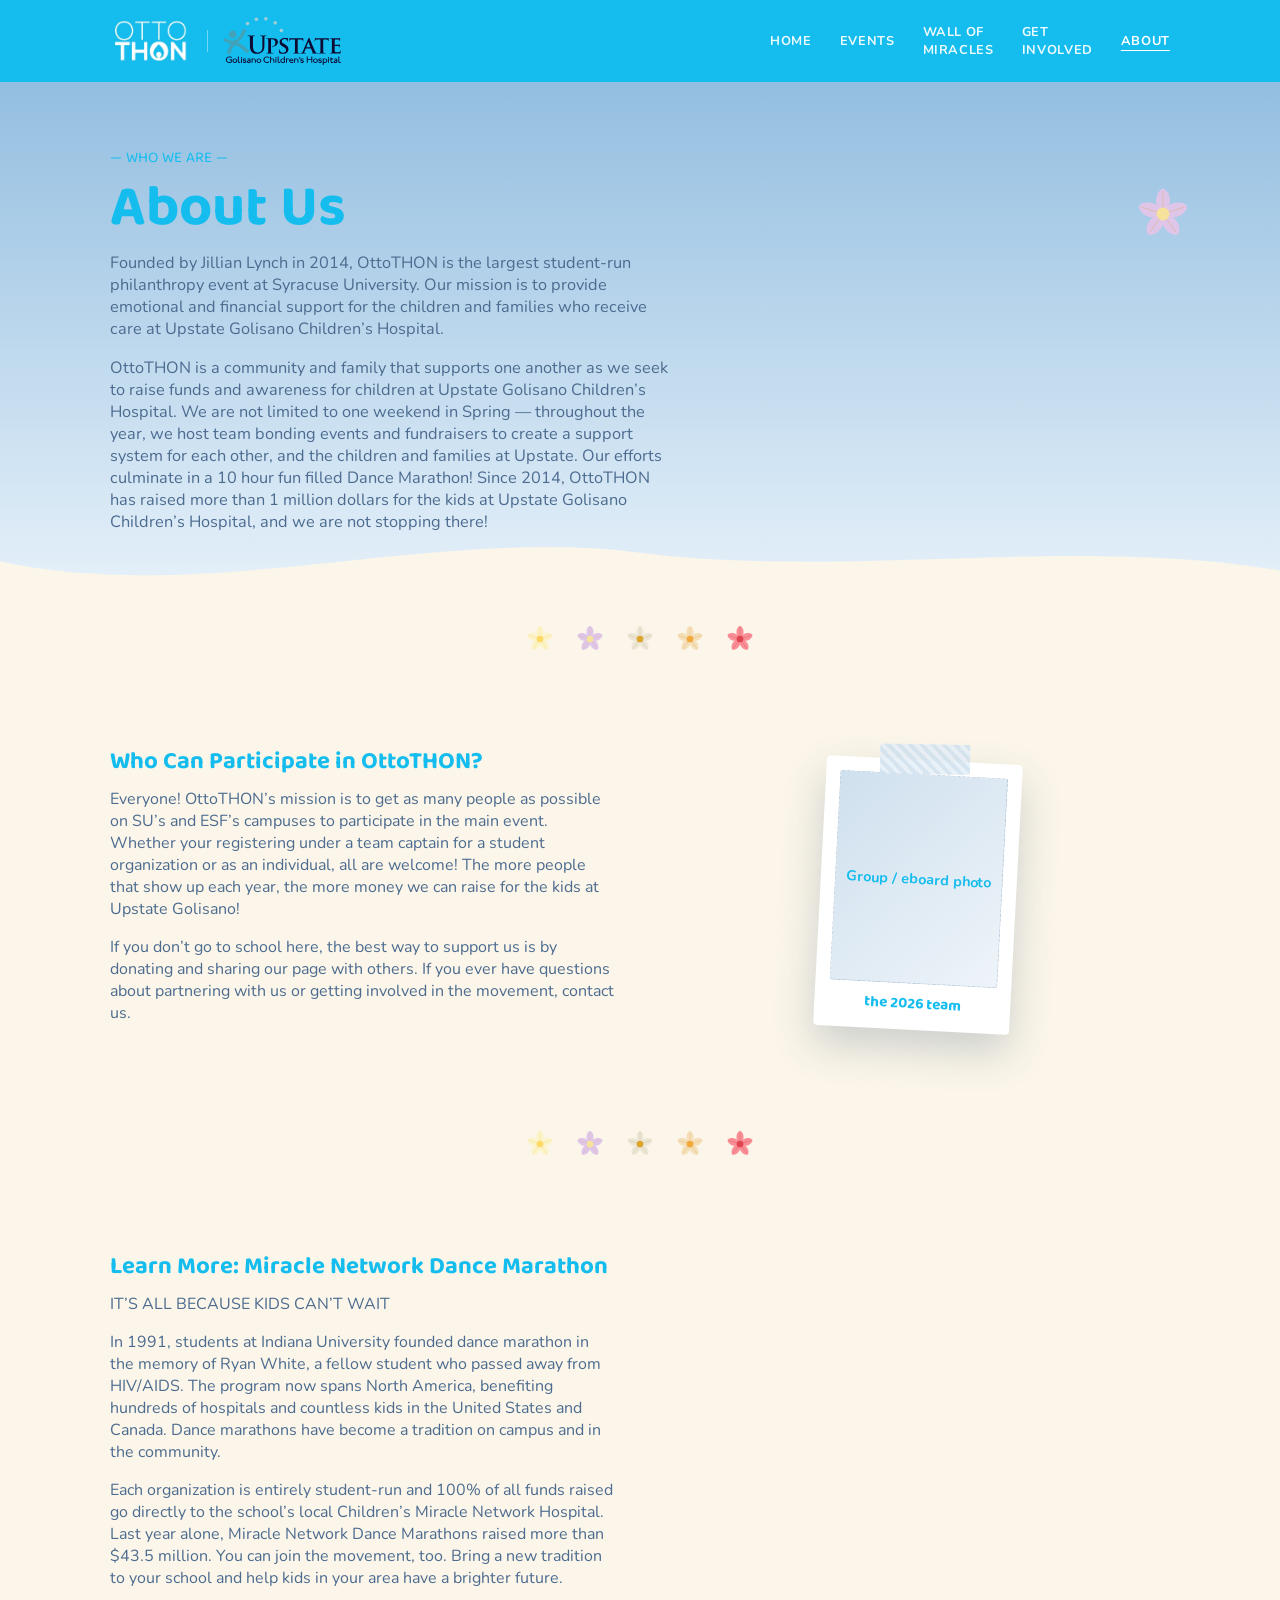
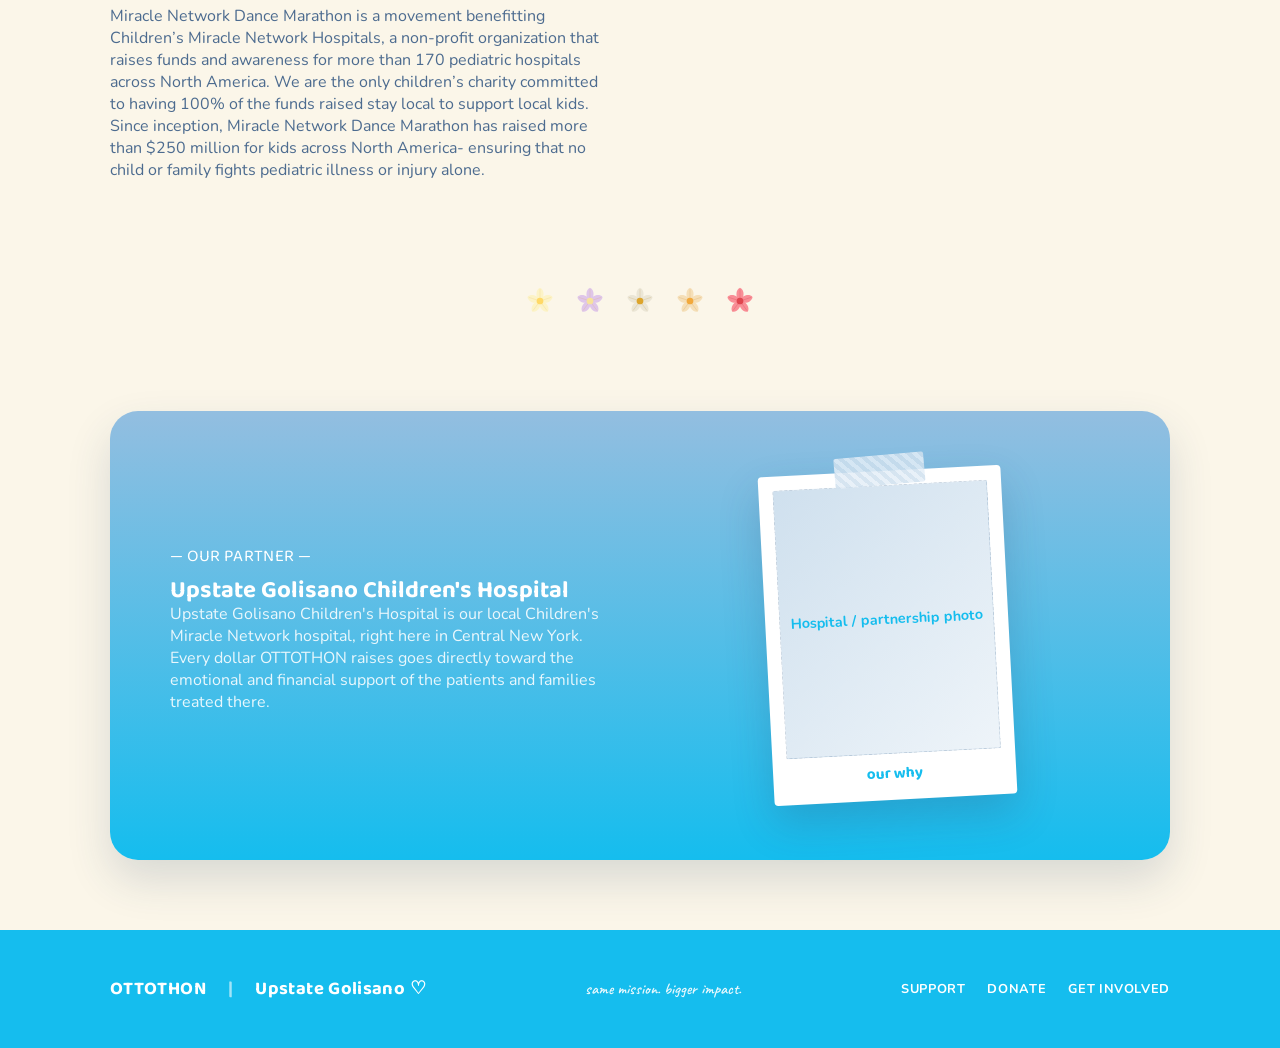
==== pages/about.html @ 4beede55 "first release" ====
<!DOCTYPE html>
<html lang="en">
<head>
<meta charset="UTF-8">
<meta name="viewport" content="width=device-width, initial-scale=1.0">
<title>About — OTTOTHON</title>
<link rel="preconnect" href="https://fonts.googleapis.com">
<link href="https://fonts.googleapis.com/css2?family=Baloo+2:wght@500;600;700;800&family=Caveat:wght@500;600;700&family=Nunito:wght@400;600;700;800&display=swap" rel="stylesheet">
<link rel="stylesheet" href="../assets/styles.css">
</head>
<body>

<nav class="top">
  <div class="wrap">
    <div class="brand">
      <img src="../assets/749207705_18607104256026559_2915034686846675361_n.jpg" style="width:13%;height:13%">
      <div class="divider-line"></div>
      <a href="https://www.upstate.edu/gch/">
        <img src="../assets/rwd-golisano-logo.svg" style="width:50%;height:50%">
      </a>
    </div>
    <div class="links">
      <a href="../index.html" data-page="index.html">HOME</a>
      <a href="events.html" data-page="events.html">EVENTS</a>
      <a href="wall-of-miracles.html" data-page="wall-of-miracles.html">WALL OF MIRACLES</a>
      <a href="get-involved.html" data-page="get-involved.html">GET INVOLVED</a>
      <a href="about.html" data-page="about.html">ABOUT</a>
    </div>
  </div>
</nav>

<header class="page-hero">
  <svg class="daisy-flower" style="width:54px; top:20%; right:7%;" viewBox="0 0 100 100"><g fill="#DFC6E9"><path d="M50,50 C33,41 33,10 50,3 C67,10 67,41 50,50 Z"/><path d="M50,50 C33,41 33,10 50,3 C67,10 67,41 50,50 Z" transform="rotate(72 50 50)"/><path d="M50,50 C33,41 33,10 50,3 C67,10 67,41 50,50 Z" transform="rotate(144 50 50)"/><path d="M50,50 C33,41 33,10 50,3 C67,10 67,41 50,50 Z" transform="rotate(216 50 50)"/><path d="M50,50 C33,41 33,10 50,3 C67,10 67,41 50,50 Z" transform="rotate(288 50 50)"/></g><g stroke="#D9A63B" stroke-width="1.4" opacity="0.4" fill="none"><path d="M50,50 L50,8"/><path d="M50,50 L50,8" transform="rotate(72 50 50)"/><path d="M50,50 L50,8" transform="rotate(144 50 50)"/><path d="M50,50 L50,8" transform="rotate(216 50 50)"/><path d="M50,50 L50,8" transform="rotate(288 50 50)"/></g><circle cx="50" cy="50" r="12" fill="#F7E29C"/></svg>
  <div class="wrap">
    <div class="eyebrow">— WHO WE ARE —</div>
    <h1>About Us</h1>
    <p>Founded by Jillian Lynch in 2014, OttoTHON is the largest student-run philanthropy event at Syracuse University. Our mission is to provide emotional and financial support for the children and families who receive care at Upstate Golisano Children’s Hospital.</p>
    <p>OttoTHON is a community and family that supports one another as we seek to raise funds and awareness for children at Upstate Golisano Children’s Hospital. We are not limited to one weekend in Spring — throughout the year, we host team bonding events and fundraisers to create a support system for each other, and the children and families at Upstate. Our efforts culminate in a 10 hour fun filled Dance Marathon! Since 2014, OttoTHON has raised more than 1 million dollars for the kids at Upstate Golisano Children’s Hospital, and we are not stopping there! </p>
  </div>
  <svg class="wave-bottom" viewBox="0 0 1440 90" preserveAspectRatio="none">
    <path d="M0,40 C240,90 480,0 720,30 C960,60 1200,10 1440,50 L1440,90 L0,90 Z" fill="#FBF6E9"/>
  </svg>
</header>
<div class="daisy-divider"><svg class="daisy-flower" style="width:28px; position:static;" viewBox="0 0 100 100"><g fill="#FCF3C7"><path d="M50,50 C33,41 33,10 50,3 C67,10 67,41 50,50 Z"/><path d="M50,50 C33,41 33,10 50,3 C67,10 67,41 50,50 Z" transform="rotate(72 50 50)"/><path d="M50,50 C33,41 33,10 50,3 C67,10 67,41 50,50 Z" transform="rotate(144 50 50)"/><path d="M50,50 C33,41 33,10 50,3 C67,10 67,41 50,50 Z" transform="rotate(216 50 50)"/><path d="M50,50 C33,41 33,10 50,3 C67,10 67,41 50,50 Z" transform="rotate(288 50 50)"/></g><g stroke="#E8B84B" stroke-width="1.4" opacity="0.4" fill="none"><path d="M50,50 L50,8"/><path d="M50,50 L50,8" transform="rotate(72 50 50)"/><path d="M50,50 L50,8" transform="rotate(144 50 50)"/><path d="M50,50 L50,8" transform="rotate(216 50 50)"/><path d="M50,50 L50,8" transform="rotate(288 50 50)"/></g><circle cx="50" cy="50" r="12" fill="#FFD966"/></svg><svg class="daisy-flower" style="width:28px; position:static;" viewBox="0 0 100 100"><g fill="#DFC6E9"><path d="M50,50 C33,41 33,10 50,3 C67,10 67,41 50,50 Z"/><path d="M50,50 C33,41 33,10 50,3 C67,10 67,41 50,50 Z" transform="rotate(72 50 50)"/><path d="M50,50 C33,41 33,10 50,3 C67,10 67,41 50,50 Z" transform="rotate(144 50 50)"/><path d="M50,50 C33,41 33,10 50,3 C67,10 67,41 50,50 Z" transform="rotate(216 50 50)"/><path d="M50,50 C33,41 33,10 50,3 C67,10 67,41 50,50 Z" transform="rotate(288 50 50)"/></g><g stroke="#D9A63B" stroke-width="1.4" opacity="0.4" fill="none"><path d="M50,50 L50,8"/><path d="M50,50 L50,8" transform="rotate(72 50 50)"/><path d="M50,50 L50,8" transform="rotate(144 50 50)"/><path d="M50,50 L50,8" transform="rotate(216 50 50)"/><path d="M50,50 L50,8" transform="rotate(288 50 50)"/></g><circle cx="50" cy="50" r="12" fill="#F7E29C"/></svg><svg class="daisy-flower" style="width:28px; position:static;" viewBox="0 0 100 100"><g fill="#EBE6D6"><path d="M50,50 C33,41 33,10 50,3 C67,10 67,41 50,50 Z"/><path d="M50,50 C33,41 33,10 50,3 C67,10 67,41 50,50 Z" transform="rotate(72 50 50)"/><path d="M50,50 C33,41 33,10 50,3 C67,10 67,41 50,50 Z" transform="rotate(144 50 50)"/><path d="M50,50 C33,41 33,10 50,3 C67,10 67,41 50,50 Z" transform="rotate(216 50 50)"/><path d="M50,50 C33,41 33,10 50,3 C67,10 67,41 50,50 Z" transform="rotate(288 50 50)"/></g><g stroke="#B4801E" stroke-width="1.4" opacity="0.4" fill="none"><path d="M50,50 L50,8"/><path d="M50,50 L50,8" transform="rotate(72 50 50)"/><path d="M50,50 L50,8" transform="rotate(144 50 50)"/><path d="M50,50 L50,8" transform="rotate(216 50 50)"/><path d="M50,50 L50,8" transform="rotate(288 50 50)"/></g><circle cx="50" cy="50" r="12" fill="#DDA52C"/></svg><svg class="daisy-flower" style="width:28px; position:static;" viewBox="0 0 100 100"><g fill="#F5DFB8"><path d="M50,50 C33,41 33,10 50,3 C67,10 67,41 50,50 Z"/><path d="M50,50 C33,41 33,10 50,3 C67,10 67,41 50,50 Z" transform="rotate(72 50 50)"/><path d="M50,50 C33,41 33,10 50,3 C67,10 67,41 50,50 Z" transform="rotate(144 50 50)"/><path d="M50,50 C33,41 33,10 50,3 C67,10 67,41 50,50 Z" transform="rotate(216 50 50)"/><path d="M50,50 C33,41 33,10 50,3 C67,10 67,41 50,50 Z" transform="rotate(288 50 50)"/></g><g stroke="#C77E1E" stroke-width="1.4" opacity="0.4" fill="none"><path d="M50,50 L50,8"/><path d="M50,50 L50,8" transform="rotate(72 50 50)"/><path d="M50,50 L50,8" transform="rotate(144 50 50)"/><path d="M50,50 L50,8" transform="rotate(216 50 50)"/><path d="M50,50 L50,8" transform="rotate(288 50 50)"/></g><circle cx="50" cy="50" r="12" fill="#F2A93C"/></svg><svg class="daisy-flower" style="width:28px; position:static;" viewBox="0 0 100 100"><g fill="#F98E96"><path d="M50,50 C33,41 33,10 50,3 C67,10 67,41 50,50 Z"/><path d="M50,50 C33,41 33,10 50,3 C67,10 67,41 50,50 Z" transform="rotate(72 50 50)"/><path d="M50,50 C33,41 33,10 50,3 C67,10 67,41 50,50 Z" transform="rotate(144 50 50)"/><path d="M50,50 C33,41 33,10 50,3 C67,10 67,41 50,50 Z" transform="rotate(216 50 50)"/><path d="M50,50 C33,41 33,10 50,3 C67,10 67,41 50,50 Z" transform="rotate(288 50 50)"/></g><g stroke="#B5202A" stroke-width="1.4" opacity="0.4" fill="none"><path d="M50,50 L50,8"/><path d="M50,50 L50,8" transform="rotate(72 50 50)"/><path d="M50,50 L50,8" transform="rotate(144 50 50)"/><path d="M50,50 L50,8" transform="rotate(216 50 50)"/><path d="M50,50 L50,8" transform="rotate(288 50 50)"/></g><circle cx="50" cy="50" r="12" fill="#E0464F"/></svg></div>

<section class="section">
  <div class="wrap two-col">
    <div>
      <h2>Who Can Participate in OttoTHON?</h2>
      <p style="margin-top:14px;">Everyone! OttoTHON’s mission is to get as many people as possible on SU’s and ESF’s campuses to participate in the main event. Whether your registering under a team captain for a student organization or as an individual, all are welcome! The more people that show up each year, the more money we can raise for the kids at Upstate Golisano!</p>
      <p>If you don’t go to school here, the best way to support us is by donating and sharing our page with others. If you ever have questions about partnering with us or getting involved in the movement, contact us.</p>
    </div>
    <div class="polaroid">
      <div class="tape"></div>
      <div class="ph">Group / eboard photo</div>
      <div class="cap">the 2026 team</div>
    </div>
  </div>
</section>

<div class="daisy-divider"><svg class="daisy-flower" style="width:28px; position:static;" viewBox="0 0 100 100"><g fill="#FCF3C7"><path d="M50,50 C33,41 33,10 50,3 C67,10 67,41 50,50 Z"/><path d="M50,50 C33,41 33,10 50,3 C67,10 67,41 50,50 Z" transform="rotate(72 50 50)"/><path d="M50,50 C33,41 33,10 50,3 C67,10 67,41 50,50 Z" transform="rotate(144 50 50)"/><path d="M50,50 C33,41 33,10 50,3 C67,10 67,41 50,50 Z" transform="rotate(216 50 50)"/><path d="M50,50 C33,41 33,10 50,3 C67,10 67,41 50,50 Z" transform="rotate(288 50 50)"/></g><g stroke="#E8B84B" stroke-width="1.4" opacity="0.4" fill="none"><path d="M50,50 L50,8"/><path d="M50,50 L50,8" transform="rotate(72 50 50)"/><path d="M50,50 L50,8" transform="rotate(144 50 50)"/><path d="M50,50 L50,8" transform="rotate(216 50 50)"/><path d="M50,50 L50,8" transform="rotate(288 50 50)"/></g><circle cx="50" cy="50" r="12" fill="#FFD966"/></svg><svg class="daisy-flower" style="width:28px; position:static;" viewBox="0 0 100 100"><g fill="#DFC6E9"><path d="M50,50 C33,41 33,10 50,3 C67,10 67,41 50,50 Z"/><path d="M50,50 C33,41 33,10 50,3 C67,10 67,41 50,50 Z" transform="rotate(72 50 50)"/><path d="M50,50 C33,41 33,10 50,3 C67,10 67,41 50,50 Z" transform="rotate(144 50 50)"/><path d="M50,50 C33,41 33,10 50,3 C67,10 67,41 50,50 Z" transform="rotate(216 50 50)"/><path d="M50,50 C33,41 33,10 50,3 C67,10 67,41 50,50 Z" transform="rotate(288 50 50)"/></g><g stroke="#D9A63B" stroke-width="1.4" opacity="0.4" fill="none"><path d="M50,50 L50,8"/><path d="M50,50 L50,8" transform="rotate(72 50 50)"/><path d="M50,50 L50,8" transform="rotate(144 50 50)"/><path d="M50,50 L50,8" transform="rotate(216 50 50)"/><path d="M50,50 L50,8" transform="rotate(288 50 50)"/></g><circle cx="50" cy="50" r="12" fill="#F7E29C"/></svg><svg class="daisy-flower" style="width:28px; position:static;" viewBox="0 0 100 100"><g fill="#EBE6D6"><path d="M50,50 C33,41 33,10 50,3 C67,10 67,41 50,50 Z"/><path d="M50,50 C33,41 33,10 50,3 C67,10 67,41 50,50 Z" transform="rotate(72 50 50)"/><path d="M50,50 C33,41 33,10 50,3 C67,10 67,41 50,50 Z" transform="rotate(144 50 50)"/><path d="M50,50 C33,41 33,10 50,3 C67,10 67,41 50,50 Z" transform="rotate(216 50 50)"/><path d="M50,50 C33,41 33,10 50,3 C67,10 67,41 50,50 Z" transform="rotate(288 50 50)"/></g><g stroke="#B4801E" stroke-width="1.4" opacity="0.4" fill="none"><path d="M50,50 L50,8"/><path d="M50,50 L50,8" transform="rotate(72 50 50)"/><path d="M50,50 L50,8" transform="rotate(144 50 50)"/><path d="M50,50 L50,8" transform="rotate(216 50 50)"/><path d="M50,50 L50,8" transform="rotate(288 50 50)"/></g><circle cx="50" cy="50" r="12" fill="#DDA52C"/></svg><svg class="daisy-flower" style="width:28px; position:static;" viewBox="0 0 100 100"><g fill="#F5DFB8"><path d="M50,50 C33,41 33,10 50,3 C67,10 67,41 50,50 Z"/><path d="M50,50 C33,41 33,10 50,3 C67,10 67,41 50,50 Z" transform="rotate(72 50 50)"/><path d="M50,50 C33,41 33,10 50,3 C67,10 67,41 50,50 Z" transform="rotate(144 50 50)"/><path d="M50,50 C33,41 33,10 50,3 C67,10 67,41 50,50 Z" transform="rotate(216 50 50)"/><path d="M50,50 C33,41 33,10 50,3 C67,10 67,41 50,50 Z" transform="rotate(288 50 50)"/></g><g stroke="#C77E1E" stroke-width="1.4" opacity="0.4" fill="none"><path d="M50,50 L50,8"/><path d="M50,50 L50,8" transform="rotate(72 50 50)"/><path d="M50,50 L50,8" transform="rotate(144 50 50)"/><path d="M50,50 L50,8" transform="rotate(216 50 50)"/><path d="M50,50 L50,8" transform="rotate(288 50 50)"/></g><circle cx="50" cy="50" r="12" fill="#F2A93C"/></svg><svg class="daisy-flower" style="width:28px; position:static;" viewBox="0 0 100 100"><g fill="#F98E96"><path d="M50,50 C33,41 33,10 50,3 C67,10 67,41 50,50 Z"/><path d="M50,50 C33,41 33,10 50,3 C67,10 67,41 50,50 Z" transform="rotate(72 50 50)"/><path d="M50,50 C33,41 33,10 50,3 C67,10 67,41 50,50 Z" transform="rotate(144 50 50)"/><path d="M50,50 C33,41 33,10 50,3 C67,10 67,41 50,50 Z" transform="rotate(216 50 50)"/><path d="M50,50 C33,41 33,10 50,3 C67,10 67,41 50,50 Z" transform="rotate(288 50 50)"/></g><g stroke="#B5202A" stroke-width="1.4" opacity="0.4" fill="none"><path d="M50,50 L50,8"/><path d="M50,50 L50,8" transform="rotate(72 50 50)"/><path d="M50,50 L50,8" transform="rotate(144 50 50)"/><path d="M50,50 L50,8" transform="rotate(216 50 50)"/><path d="M50,50 L50,8" transform="rotate(288 50 50)"/></g><circle cx="50" cy="50" r="12" fill="#E0464F"/></svg></div>

<section class="section">
  <div class="wrap two-col">
    <div>
      <h2>Learn More: Miracle Network Dance Marathon</h2>
      <p style="margin-top:14px;">IT’S ALL BECAUSE KIDS CAN’T WAIT</p>
      <p>In 1991, students at Indiana University founded dance marathon in the memory of Ryan White, a fellow student who passed away from HIV/AIDS. The program now spans North America, benefiting hundreds of hospitals and countless kids in the United States and Canada. Dance marathons have become a tradition on campus and in the community.</p>
      <p>Each organization is entirely student-run and  100% of all funds raised go directly to the school’s local Children’s Miracle Network Hospital. Last year alone, Miracle Network Dance Marathons raised more than $43.5 million. You can join the movement, too. Bring a new tradition to your school and help kids in your area have a brighter future.</p>
      <p>Miracle Network Dance Marathon is a movement benefitting Children’s Miracle Network Hospitals, a non-profit organization that raises funds and awareness for more than 170 pediatric hospitals across North America. We are the only children’s charity committed to having 100% of the funds raised stay local to support local kids. Since inception, Miracle Network Dance Marathon has raised more than $250 million for kids across North America- ensuring that no child or family fights pediatric illness or injury alone.</p>
    </div>
  </div>
</section>

<div class="daisy-divider"><svg class="daisy-flower" style="width:28px; position:static;" viewBox="0 0 100 100"><g fill="#FCF3C7"><path d="M50,50 C33,41 33,10 50,3 C67,10 67,41 50,50 Z"/><path d="M50,50 C33,41 33,10 50,3 C67,10 67,41 50,50 Z" transform="rotate(72 50 50)"/><path d="M50,50 C33,41 33,10 50,3 C67,10 67,41 50,50 Z" transform="rotate(144 50 50)"/><path d="M50,50 C33,41 33,10 50,3 C67,10 67,41 50,50 Z" transform="rotate(216 50 50)"/><path d="M50,50 C33,41 33,10 50,3 C67,10 67,41 50,50 Z" transform="rotate(288 50 50)"/></g><g stroke="#E8B84B" stroke-width="1.4" opacity="0.4" fill="none"><path d="M50,50 L50,8"/><path d="M50,50 L50,8" transform="rotate(72 50 50)"/><path d="M50,50 L50,8" transform="rotate(144 50 50)"/><path d="M50,50 L50,8" transform="rotate(216 50 50)"/><path d="M50,50 L50,8" transform="rotate(288 50 50)"/></g><circle cx="50" cy="50" r="12" fill="#FFD966"/></svg><svg class="daisy-flower" style="width:28px; position:static;" viewBox="0 0 100 100"><g fill="#DFC6E9"><path d="M50,50 C33,41 33,10 50,3 C67,10 67,41 50,50 Z"/><path d="M50,50 C33,41 33,10 50,3 C67,10 67,41 50,50 Z" transform="rotate(72 50 50)"/><path d="M50,50 C33,41 33,10 50,3 C67,10 67,41 50,50 Z" transform="rotate(144 50 50)"/><path d="M50,50 C33,41 33,10 50,3 C67,10 67,41 50,50 Z" transform="rotate(216 50 50)"/><path d="M50,50 C33,41 33,10 50,3 C67,10 67,41 50,50 Z" transform="rotate(288 50 50)"/></g><g stroke="#D9A63B" stroke-width="1.4" opacity="0.4" fill="none"><path d="M50,50 L50,8"/><path d="M50,50 L50,8" transform="rotate(72 50 50)"/><path d="M50,50 L50,8" transform="rotate(144 50 50)"/><path d="M50,50 L50,8" transform="rotate(216 50 50)"/><path d="M50,50 L50,8" transform="rotate(288 50 50)"/></g><circle cx="50" cy="50" r="12" fill="#F7E29C"/></svg><svg class="daisy-flower" style="width:28px; position:static;" viewBox="0 0 100 100"><g fill="#EBE6D6"><path d="M50,50 C33,41 33,10 50,3 C67,10 67,41 50,50 Z"/><path d="M50,50 C33,41 33,10 50,3 C67,10 67,41 50,50 Z" transform="rotate(72 50 50)"/><path d="M50,50 C33,41 33,10 50,3 C67,10 67,41 50,50 Z" transform="rotate(144 50 50)"/><path d="M50,50 C33,41 33,10 50,3 C67,10 67,41 50,50 Z" transform="rotate(216 50 50)"/><path d="M50,50 C33,41 33,10 50,3 C67,10 67,41 50,50 Z" transform="rotate(288 50 50)"/></g><g stroke="#B4801E" stroke-width="1.4" opacity="0.4" fill="none"><path d="M50,50 L50,8"/><path d="M50,50 L50,8" transform="rotate(72 50 50)"/><path d="M50,50 L50,8" transform="rotate(144 50 50)"/><path d="M50,50 L50,8" transform="rotate(216 50 50)"/><path d="M50,50 L50,8" transform="rotate(288 50 50)"/></g><circle cx="50" cy="50" r="12" fill="#DDA52C"/></svg><svg class="daisy-flower" style="width:28px; position:static;" viewBox="0 0 100 100"><g fill="#F5DFB8"><path d="M50,50 C33,41 33,10 50,3 C67,10 67,41 50,50 Z"/><path d="M50,50 C33,41 33,10 50,3 C67,10 67,41 50,50 Z" transform="rotate(72 50 50)"/><path d="M50,50 C33,41 33,10 50,3 C67,10 67,41 50,50 Z" transform="rotate(144 50 50)"/><path d="M50,50 C33,41 33,10 50,3 C67,10 67,41 50,50 Z" transform="rotate(216 50 50)"/><path d="M50,50 C33,41 33,10 50,3 C67,10 67,41 50,50 Z" transform="rotate(288 50 50)"/></g><g stroke="#C77E1E" stroke-width="1.4" opacity="0.4" fill="none"><path d="M50,50 L50,8"/><path d="M50,50 L50,8" transform="rotate(72 50 50)"/><path d="M50,50 L50,8" transform="rotate(144 50 50)"/><path d="M50,50 L50,8" transform="rotate(216 50 50)"/><path d="M50,50 L50,8" transform="rotate(288 50 50)"/></g><circle cx="50" cy="50" r="12" fill="#F2A93C"/></svg><svg class="daisy-flower" style="width:28px; position:static;" viewBox="0 0 100 100"><g fill="#F98E96"><path d="M50,50 C33,41 33,10 50,3 C67,10 67,41 50,50 Z"/><path d="M50,50 C33,41 33,10 50,3 C67,10 67,41 50,50 Z" transform="rotate(72 50 50)"/><path d="M50,50 C33,41 33,10 50,3 C67,10 67,41 50,50 Z" transform="rotate(144 50 50)"/><path d="M50,50 C33,41 33,10 50,3 C67,10 67,41 50,50 Z" transform="rotate(216 50 50)"/><path d="M50,50 C33,41 33,10 50,3 C67,10 67,41 50,50 Z" transform="rotate(288 50 50)"/></g><g stroke="#B5202A" stroke-width="1.4" opacity="0.4" fill="none"><path d="M50,50 L50,8"/><path d="M50,50 L50,8" transform="rotate(72 50 50)"/><path d="M50,50 L50,8" transform="rotate(144 50 50)"/><path d="M50,50 L50,8" transform="rotate(216 50 50)"/><path d="M50,50 L50,8" transform="rotate(288 50 50)"/></g><circle cx="50" cy="50" r="12" fill="#E0464F"/></svg></div>

<section class="section">
  <div class="wrap">
    <div class="panel">
      <div class="two-col">
        <div>
          <div class="eyebrow" style="color:var(--white);">— OUR PARTNER —</div>
          <h2>Upstate Golisano Children's Hospital</h2>
          <p>Upstate Golisano Children's Hospital is our local Children's Miracle Network hospital, right here in Central New York. Every dollar OTTOTHON raises goes directly toward the emotional and financial support of the patients and families treated there.</p>
        </div>
        <div class="polaroid tilt-left">
          <div class="tape"></div>
          <div class="ph" style="color:var(--sky-deep);">Hospital / partnership photo</div>
          <div class="cap">our why</div>
        </div>
      </div>
    </div>
  </div>
</section>

<footer>
  <div class="wrap">
    <div class="brand">OTTOTHON <span style="opacity:0.6; margin:0 8px;">|</span> Upstate Golisano ♡</div>
    <div class="scribble" style="color:#fff; opacity:0.9;">same mission. bigger impact.</div>
    <div class="foot-links">
      <a href="#">SUPPORT</a>
      <a href="#">DONATE</a>
      <a href="get-involved.html">GET INVOLVED</a>
    </div>
  </div>
</footer>

<script src="../assets/main.js"></script>
</body>
</html>
---- assets/styles.css ----
/* =========================================================
   OTTOTHON — shared design system
   Palette + type + components used across every page
   ========================================================= */

:root{
  --sky-deep:#15bdee;
  --sky:#93BEE0;
  --sky-soft:#C7E0F1;
  --sky-pale:#E8F2FA;
  --cream:#FBF6E9;
  --ink:#28456A;
  --ink-soft:#4C6B8F;
  --gold:#F76900;
  --sage:#7C9473;
  --white:#ffffff;
  --line:rgba(40,69,106,0.16);
  --shadow:0 20px 44px rgba(40,69,106,0.16);
  --cmn-blue: ;
}

*{ box-sizing:border-box; }

html{ scroll-behavior:smooth; }

body{
  margin:0;
  font-family:'Nunito',sans-serif;
  color:var(--ink);
  background:var(--cream);
  -webkit-font-smoothing:antialiased;
}

h1,h2,h3,.hand-title{
  font-family:'Baloo 2', sans-serif;
  color:var(--sky-deep);
  margin:0;
  line-height:1.05;
}

.scribble{ font-family:'Caveat', cursive; color:var(--sky-deep); font-weight:600; }

p{ margin:0 0 1em; max-width:56ch; color:var(--ink-soft); }

a{ text-decoration:none; color:inherit; }

img{ display:block; max-width:100%; }

.wrap{ max-width:1180px; margin:0 auto; padding:0 clamp(20px,5vw,60px); }
.center{ text-align:center; margin-left:auto; margin-right:auto; }

.eyebrow{
  font-family:'Baloo 2',sans-serif;
  color:var(--sky-deep);
  font-size:1.05rem;
  margin-bottom:8px;
  letter-spacing:0.02em;
}

.btn{
  display:inline-flex; align-items:center; gap:8px;
  border:2px solid var(--sky-deep);
  color:var(--sky-deep);
  font-family:'Baloo 2', sans-serif;
  font-weight:600;
  font-size:0.85rem;
  letter-spacing:0.03em;
  padding:12px 22px;
  border-radius:100px;
  background:transparent;
  cursor:pointer;
  transition:background .18s, color .18s;
}
.btn:hover{ background:var(--sky-deep); color:var(--white); }
.btn.solid{ background:var(--sky-deep); color:var(--white); }
.btn.solid:hover{ background:var(--ink); }
.btn.gold{ border-color:var(--gold); color:#8a6415; }
.btn.gold:hover{ background:var(--gold); color:var(--ink); }

/* ---------- daisy motif (reused everywhere) ---------- */
.daisy-flower{ position:absolute; pointer-events:none; height:auto; }

/* row of little daisies used as a section divider */
.daisy-divider{
  display:flex;
  justify-content:center;
  align-items:center;
  gap:22px;
  padding:20px 0 26px;
  background:var(--cream);
  flex-wrap:wrap;
}
.daisy-divider .daisy-flower{ position:static; }

/* ---------- NAV ---------- */
nav.top{
  background:var(--sky-deep);
  color:var(--white);
  padding:16px 0;
  position:sticky;
  top:0;
  z-index:30;
}
nav.top .wrap{ display:flex; align-items:center; justify-content:space-between; gap:20px; }
.brand{ display:flex; align-items:center; gap:14px; font-family:'Baloo 2',sans-serif; font-weight:700; font-size:1.15rem; letter-spacing:0.02em; }
.brand .divider-line{ width:1px; height:22px; background:rgba(255,255,255,0.4); }
.brand small{ font-weight:600; font-size:0.78rem; display:block; letter-spacing:0.04em; line-height:1.25; }
nav.top .links{ display:flex; align-items:center; gap:28px; font-size:0.8rem; font-weight:700; letter-spacing:0.05em; }
nav.top .links a{ opacity:0.92; }
nav.top .links a.active, nav.top .links a:hover{ opacity:1; text-decoration:underline; text-underline-offset:5px; }
nav.top .nav-daisy{ width:26px; height:26px; flex:none; }
@media (max-width:880px){ nav.top .links a:not(.icon-daisy){ display:none; } }

/* ---------- PAGE HERO (shared across inner pages) ---------- */
.page-hero{
  background:linear-gradient(180deg, var(--sky) 0%, var(--sky-pale) 100%);
  padding:64px 0 56px;
  position:relative;
  overflow:hidden;
}
.page-hero .eyebrow{ font-size:0.95rem; }
.page-hero h1{ font-size:clamp(2.4rem,6vw,3.6rem); }
.page-hero p{ margin-top:14px; font-size:1.02rem; }
.wave-bottom{ display:block; width:100%; line-height:0; position:absolute; left:0; right:0; bottom:-1px; }

/* ---------- generic section rhythm ---------- */
.section{ padding:70px 0; position:relative; }
.section.alt{ background:var(--sky-pale); }
.section-head{ margin-bottom:44px; max-width:640px; }
.section-head h2{ font-size:clamp(1.9rem,4.5vw,2.6rem); font-weight:700; }
.section-head p{ margin-top:14px; font-size:1rem; }

/* rounded inset panel (used for the "Success Stories" style band) */
.panel{
  background:linear-gradient(180deg, var(--sky) 0%, var(--sky-deep) 100%);
  border-radius:28px;
  padding:clamp(30px,5vw,60px);
  box-shadow:var(--shadow);
  color:var(--white);
}
.panel h2{ color:var(--white); }
.panel p{ color:rgba(255,255,255,0.88); }
.panel .sticky-note{
  background:rgba(255,255,255,0.94);
  color:var(--sky-deep);
  border-radius:6px;
  padding:18px 20px;
  font-family:'Caveat', cursive;
  font-size:1.25rem;
  font-weight:600;
  max-width:230px;
  transform:rotate(-2deg);
  margin-bottom:22px;
}

/* ---------- polaroid / photo card ---------- */
.polaroid{
  background:var(--white);
  padding:14px 14px 46px;
  border-radius:4px;
  box-shadow:0 18px 40px rgba(40,69,106,0.22);
  transform:rotate(3deg);
  position:relative;
  max-width:340px;
  margin:0 auto;
}
.polaroid.tilt-left{ transform:rotate(-3deg); }
.polaroid .ph{
  aspect-ratio:4/5;
  background:linear-gradient(135deg,#cfe0ee,#eef4f9);
  border:1px dashed var(--line);
  display:flex; align-items:center; justify-content:center;
  color:var(--sky-deep); font-weight:700; font-size:0.9rem; text-align:center; padding:10px;
  border-radius:2px;
}
.polaroid .cap{
  position:absolute; bottom:14px; left:0; right:0; text-align:center;
  font-family:'Baloo 2',sans-serif; color:var(--sky-deep); font-weight:700; font-size:0.95rem;
}
.tape{
  position:absolute; top:-16px; left:50%; transform:translateX(-50%) rotate(-2deg);
  width:90px; height:30px;
  background:repeating-linear-gradient(45deg,#cfe0ee,#cfe0ee 4px,#e4eef7 4px,#e4eef7 8px);
  opacity:0.85; border-radius:2px;
}

/* ---------- circular photo row (Miracle Kids carousel) ---------- */
.carousel{ position:relative; }
.carousel-row{
  display:flex; gap:34px; overflow-x:auto; padding:10px 4px 20px;
  scroll-snap-type:x mandatory;
  scrollbar-width:thin;
}
.carousel-item{ flex:0 0 150px; text-align:center; scroll-snap-align:start; }
.carousel-item .circle{
  width:150px; height:150px; border-radius:50%;
  background:linear-gradient(135deg,#dbe9f5,#f3f8fb);
  border:3px solid var(--sky);
  display:flex; align-items:center; justify-content:center;
  color:var(--sky-deep); font-weight:700; font-size:0.8rem; text-align:center; padding:10px;
  margin:0 auto 14px;
}
.carousel-item .name{ font-family:'Baloo 2',sans-serif; font-weight:700; color:var(--sky-deep); font-size:1.05rem; }
.carousel-arrow{
  position:absolute; top:50%; transform:translateY(-50%);
  width:42px; height:42px; border-radius:50%;
  background:var(--white); border:2px solid var(--sky);
  color:var(--sky-deep); font-size:1.1rem;
  display:flex; align-items:center; justify-content:center;
  cursor:pointer; box-shadow:0 8px 18px rgba(40,69,106,0.14);
  z-index:2;
}
.carousel-arrow.prev{ left:-6px; }
.carousel-arrow.next{ right:-6px; }
@media (max-width:640px){ .carousel-arrow{ display:none; } }

/* ---------- hangtag ---------- */
.tag{
  background:var(--sky-pale);
  border:2px solid var(--sky);
  border-radius:8px;
  padding:34px 24px;
  text-align:center;
  max-width:220px;
  position:relative;
  transform:rotate(-4deg);
}
.tag:before{
  content:''; position:absolute; top:-12px; left:50%; transform:translateX(-50%);
  width:16px; height:16px; border-radius:50%; border:2px solid var(--sky-deep); background:var(--cream);
}
.tag .t1{ font-family:'Baloo 2',sans-serif; font-weight:700; color:var(--sky-deep); font-size:1.3rem; }

/* small blue "why they do it" list panel */
.list-panel{
  background:var(--sky-pale);
  border:1px solid var(--line);
  border-radius:14px;
  padding:22px 24px;
  max-width:230px;
}
.list-panel .lp-title{ font-family:'Baloo 2',sans-serif; color:var(--sky-deep); font-weight:700; font-size:0.95rem; margin-bottom:10px; }
.list-panel ul{ list-style:none; margin:0; padding:0; font-family:'Caveat', cursive; font-size:1.15rem; color:var(--sky-deep); font-weight:600; }
.list-panel li{ margin-bottom:6px; }

/* ---------- generic card ---------- */
.main-card{
  background:var(--white);
  border:1px solid var(--line);
  border-radius:14px;
  padding:22px 24px;
}

.card{
  background:var(--white);
  border:1px solid var(--line);
  border-radius:14px;
  padding:22px 24px;
}
.card .nm{ font-family:'Baloo 2',sans-serif; font-weight:700; color:var(--sky-deep); font-size:0.98rem; }
.card .rl{ font-size:0.78rem; font-weight:700; color:var(--sage); margin-bottom:6px; letter-spacing:0.03em; }

/* ---------- event card ---------- */
.event-card{
  background:var(--white);
  border:1px solid var(--line);
  border-radius:14px;
  overflow:hidden;
  display:flex;
  flex-direction:column;
}
.event-card .date-strip{
  background:var(--sky-deep); color:var(--white);
  font-family:'Baloo 2',sans-serif; font-weight:700;
  padding:10px 18px; font-size:0.85rem; letter-spacing:0.03em;
}
.event-card .body{ padding:20px 22px 24px; }
.event-card h3{ font-size:1.2rem; margin-bottom:8px; }
.event-card .meta{ font-size:0.82rem; color:var(--sage); font-weight:700; margin-bottom:10px; }

/* ---------- impact stats ---------- */
.impact-grid{ display:grid; grid-template-columns:repeat(auto-fit,minmax(180px,1fr)); gap:28px; }
.impact-item{ text-align:center; }
.impact-item .n{ font-family:'Baloo 2',sans-serif; font-weight:800; font-size:clamp(2.1rem,4.5vw,2.7rem); color:var(--sky-deep); }
.impact-item .l{ font-size:0.9rem; color:var(--ink-soft); max-width:none; }
.impact-note{ margin-top:34px; text-align:center; font-family:'Caveat',cursive; font-size:1.2rem; color:var(--sky-deep); font-weight:600; }

/* ---------- footer ---------- */
footer{ background:var(--sky-deep); color:var(--white); padding:44px 0; }
footer .wrap{ display:flex; justify-content:space-between; align-items:center; flex-wrap:wrap; gap:16px; }
footer .foot-links{ display:flex; gap:22px; font-size:0.8rem; font-weight:700; letter-spacing:0.05em; }

/* ---------- responsive grids used on multiple pages ---------- */
.two-col{ display:grid; grid-template-columns:1fr 1fr; gap:50px; align-items:center; }
@media (max-width:820px){ .two-col{ grid-template-columns:1fr; } }

.grid-3{ display:grid; grid-template-columns:repeat(auto-fit,minmax(260px,1fr)); gap:26px; }
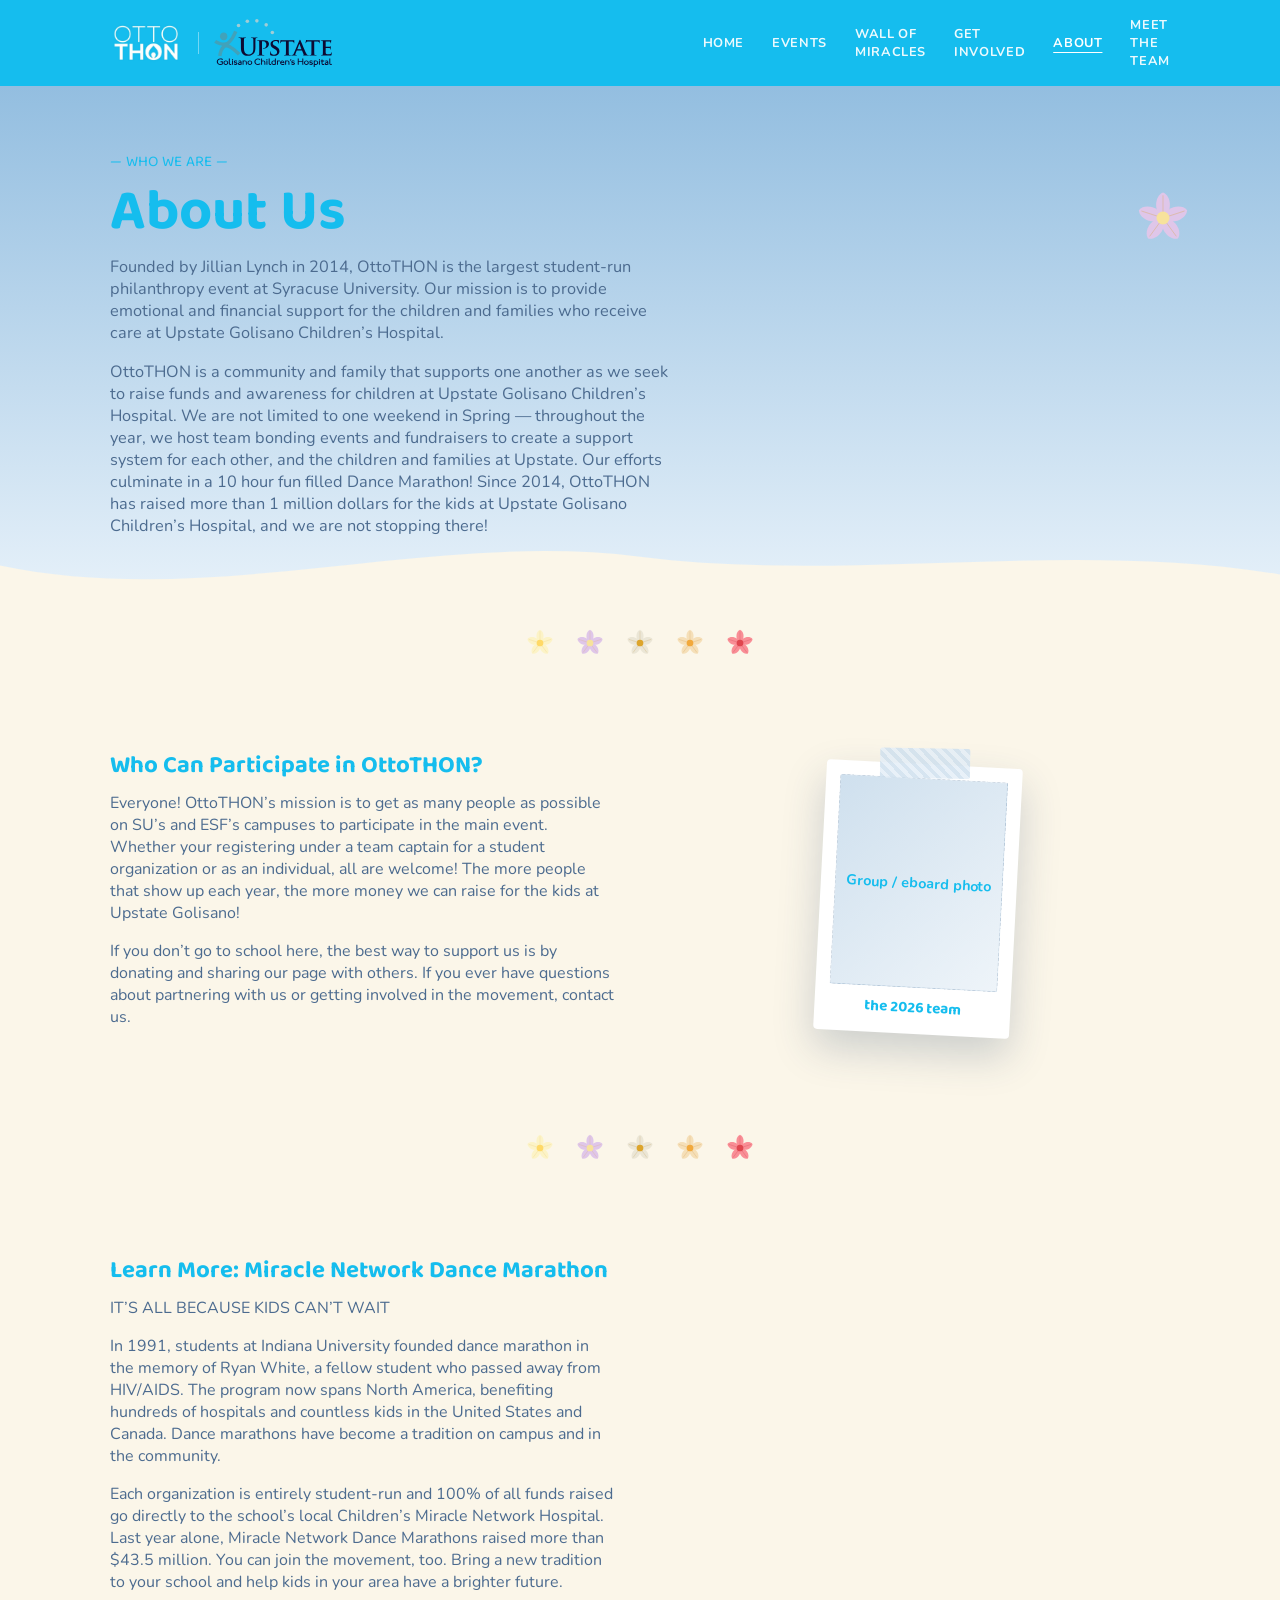
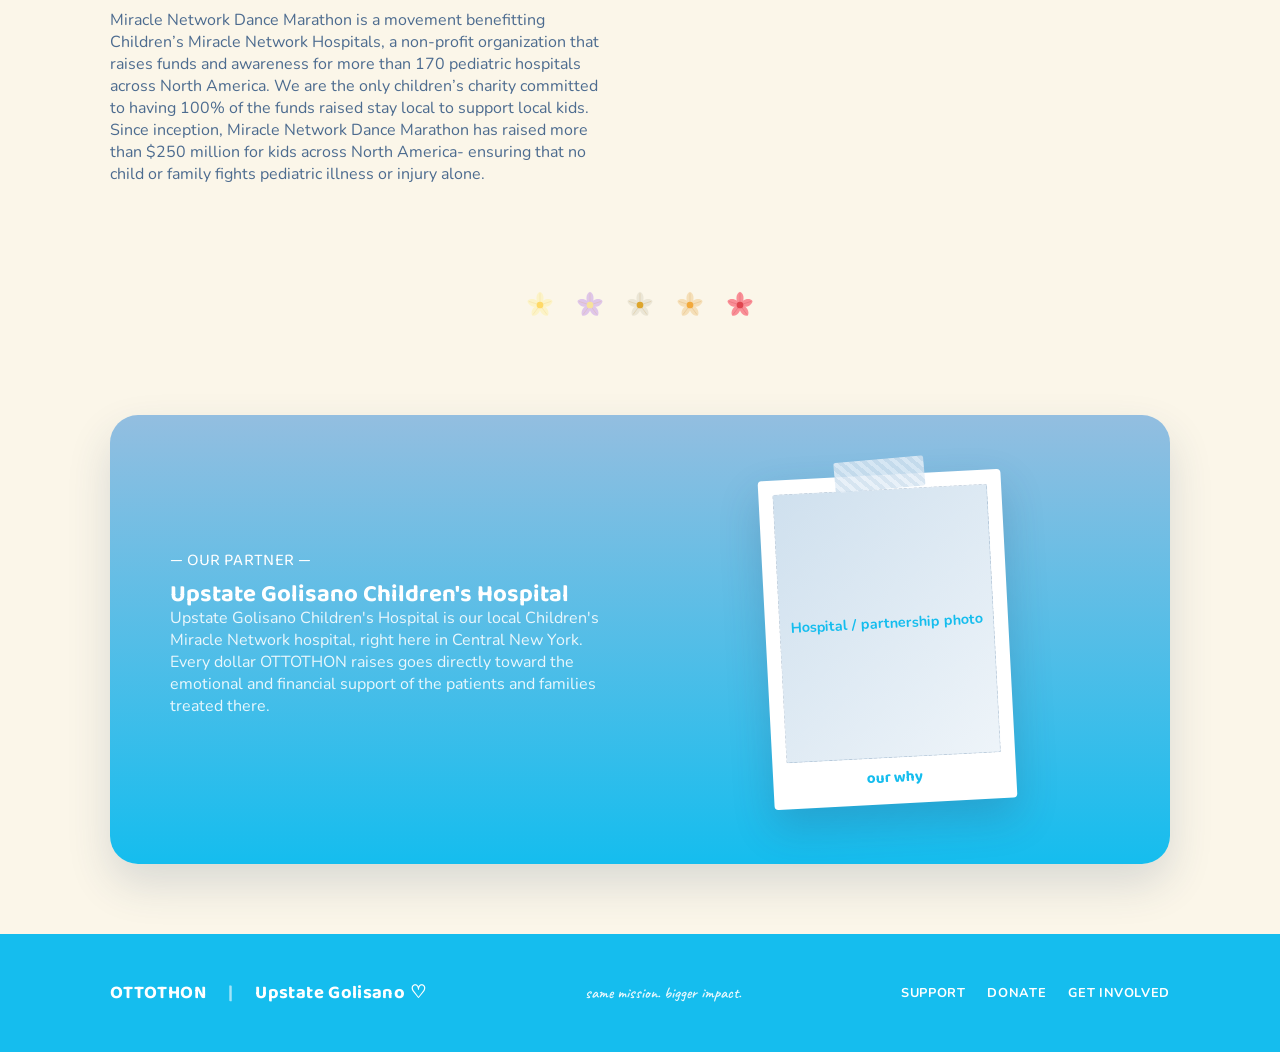
==== commit 1a0986c4: "fixes links" ====
--- a/pages/about.html
+++ b/pages/about.html
@@ -25,6 +25,7 @@
       <a href="wall-of-miracles.html" data-page="wall-of-miracles.html">WALL OF MIRACLES</a>
       <a href="get-involved.html" data-page="get-involved.html">GET INVOLVED</a>
       <a href="about.html" data-page="about.html">ABOUT</a>
+      <a href="meet-the-team.html" data-page="meet-the-team.html">MEET THE TEAM</a>
     </div>
   </div>
 </nav>
